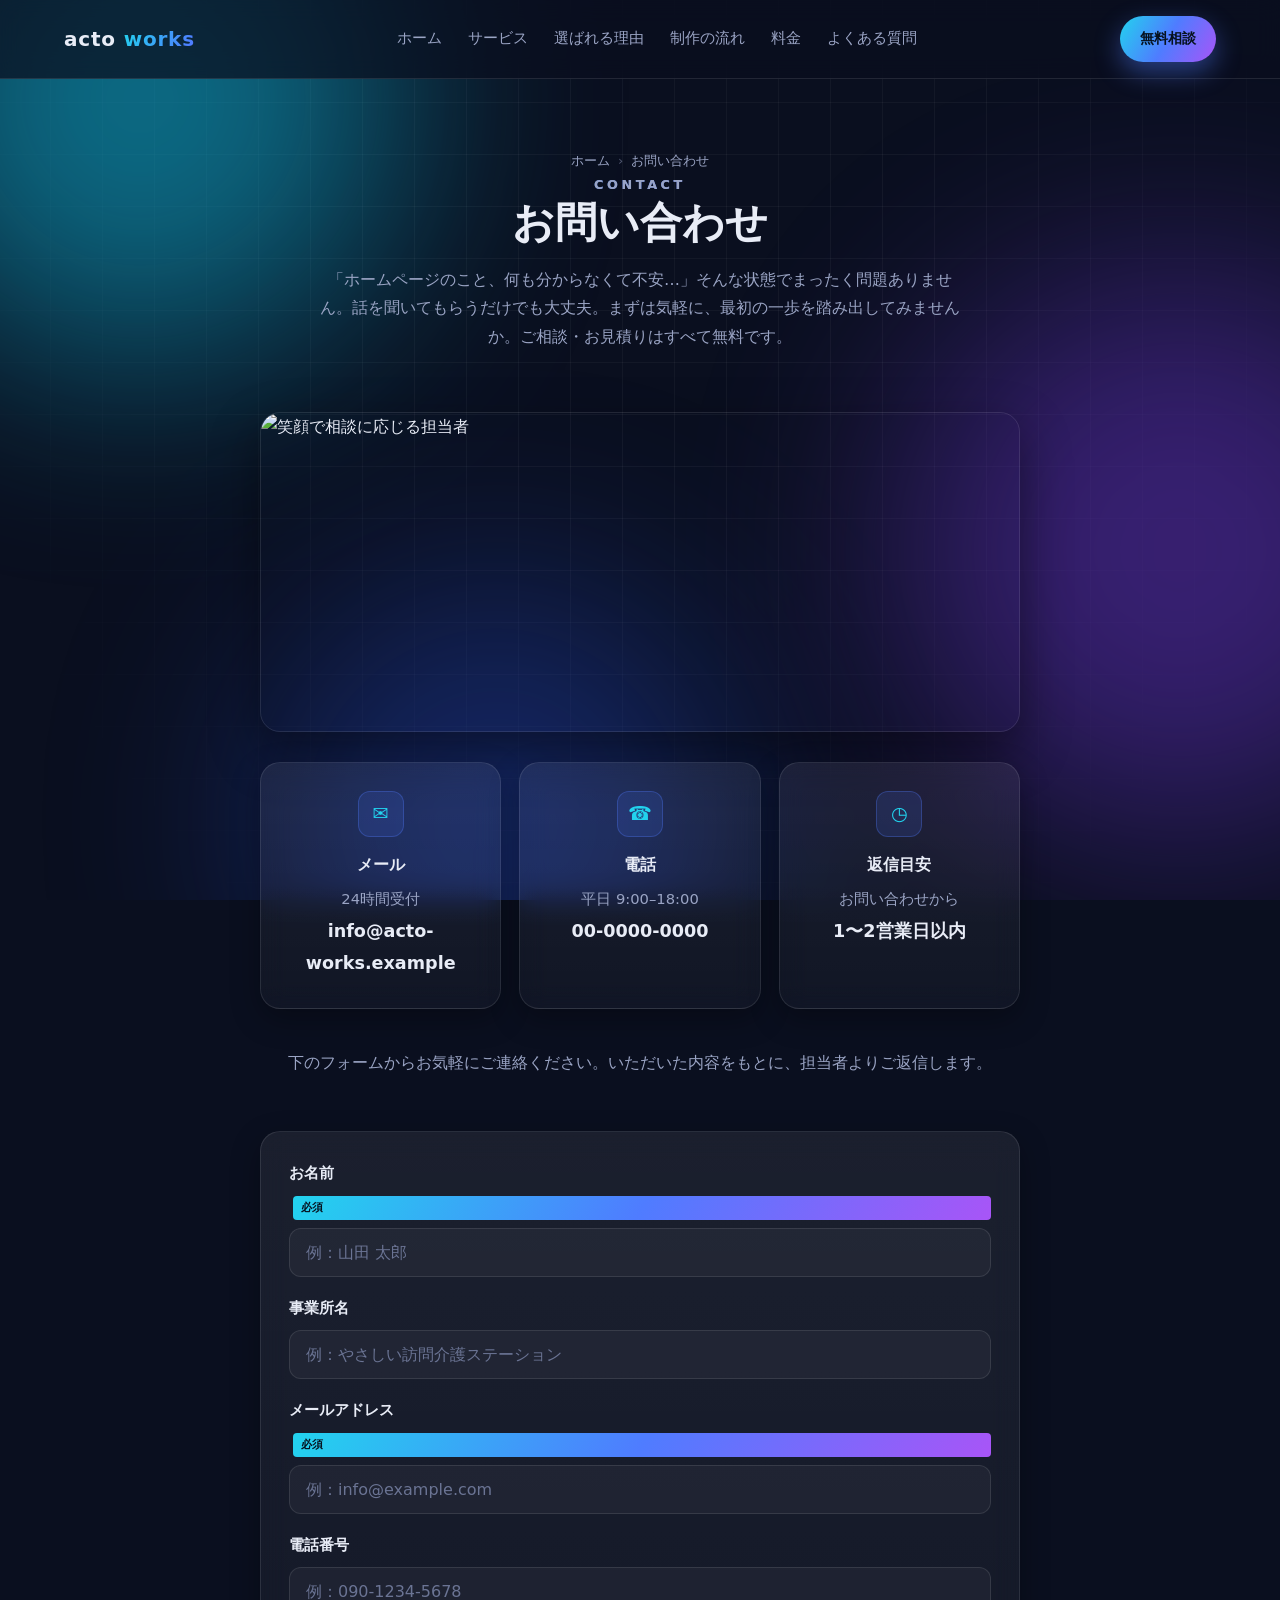
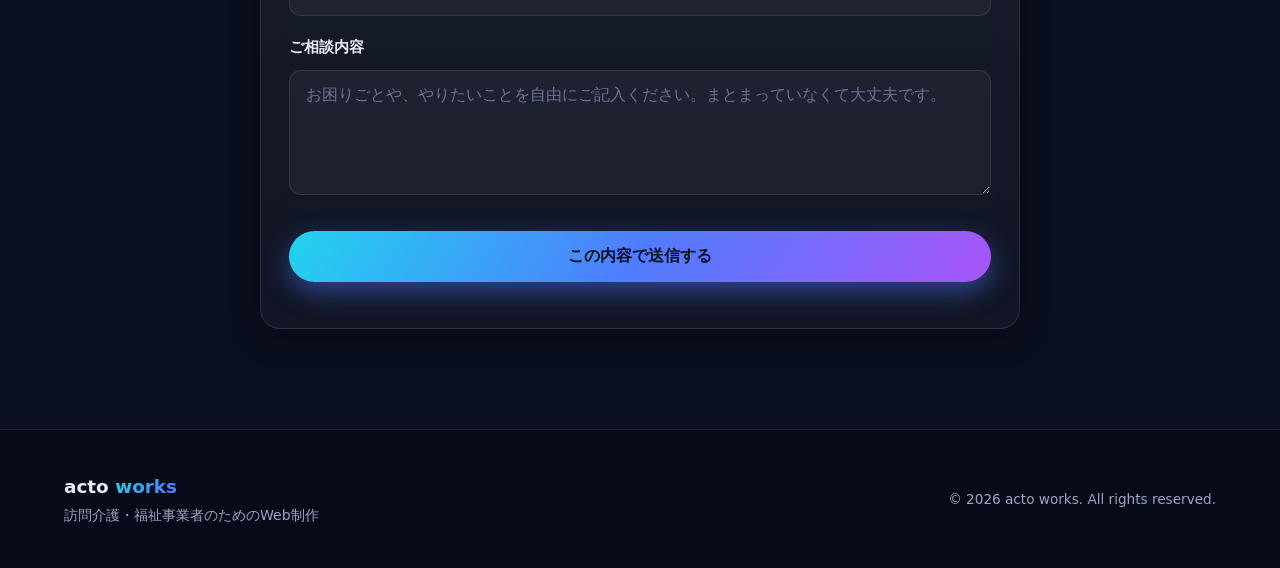
==== contact.html @ baf1ad5f "Add files via upload" ====
<!DOCTYPE html>
<html lang="ja">
<head>
  <meta charset="UTF-8">
  <meta name="viewport" content="width=device-width, initial-scale=1.0">
  <title>お問い合わせ｜acto works</title>
  <meta name="description" content="ホームページ制作の無料相談はこちら。「何から始めればいいか分からない」段階でも大丈夫。お気軽にお問い合わせください。">
  <link rel="stylesheet" href="style.css">
</head>
<body>
  <div class="bg-decor" aria-hidden="true"><div class="bg-grid"></div><div class="bg-glow bg-glow--cyan"></div><div class="bg-glow bg-glow--purple"></div><div class="bg-glow bg-glow--blue"></div></div>

  <header class="header">
    <div class="container header__inner">
      <a href="index.html" class="logo">acto&nbsp;<span>works</span></a>
      <button class="nav-toggle" aria-label="メニューを開く"><span></span><span></span><span></span></button>
      <nav class="nav">
        <a href="index.html">ホーム</a>
        <a href="service.html">サービス</a>
        <a href="reasons.html">選ばれる理由</a>
        <a href="flow.html">制作の流れ</a>
        <a href="price.html">料金</a>
        <a href="faq.html">よくある質問</a>
      </nav>
      <a href="contact.html" class="btn btn--grad btn--small is-current">無料相談</a>
    </div>
  </header>

  <section class="page-hero">
    <div class="container">
      <p class="breadcrumb"><a href="index.html">ホーム</a><span>›</span>お問い合わせ</p>
      <p class="page-hero__eyebrow">CONTACT</p>
      <h1>お問い合わせ</h1>
      <!-- 無料相談を促す、やさしく背中を押す文章 -->
      <p>「ホームページのこと、何も分からなくて不安…」そんな状態でまったく問題ありません。話を聞いてもらうだけでも大丈夫。まずは気軽に、最初の一歩を踏み出してみませんか。ご相談・お見積りはすべて無料です。</p>
    </div>
  </section>

  <!-- ウェルカム写真 -->
  <section class="section" style="padding:10px 0 0;">
    <div class="container container--narrow">
      <!-- 【お問い合わせの写真】やさしい相談・サポートを感じる写真。差し替え時は src を変更 -->
      <img class="cta__photo fade-zoom" style="border-radius:var(--radius);border:1px solid var(--line);box-shadow:var(--shadow);max-height:320px;" src="https://images.unsplash.com/photo-1565214975484-3cfa9e56f914?auto=format&fit=crop&w=1200&q=80" alt="笑顔で相談に応じる担当者">
    </div>
  </section>

  <!-- 連絡先の情報カード -->
  <section class="section" style="padding:30px 0 0;" id="contact">
    <div class="container container--narrow">
      <div class="contact__info-grid">
        <div class="card glass info-card fade-in"><div class="info-ic">✉</div><h3>メール</h3><p>24時間受付<strong>info@acto-works.example</strong></p></div>
        <div class="card glass info-card fade-in"><div class="info-ic">☎</div><h3>電話</h3><p>平日 9:00–18:00<strong>00-0000-0000</strong></p></div>
        <div class="card glass info-card fade-in"><div class="info-ic">◷</div><h3>返信目安</h3><p>お問い合わせから<strong>1〜2営業日以内</strong></p></div>
      </div>
    </div>
  </section>

  <!-- お問い合わせフォーム -->
  <section class="contact section" style="padding-top:30px;">
    <div class="container container--narrow">
      <p class="section__subtitle fade-in">下のフォームからお気軽にご連絡ください。いただいた内容をもとに、担当者よりご返信します。</p>
      <!-- 本番では form の action="..." に送信先（メール送信プログラム等）を設定してください -->
      <form class="contact__form card glass fade-in" onsubmit="return handleSubmit(event)">
        <label>お名前 <span class="req">必須</span><input type="text" name="name" placeholder="例：山田 太郎" required></label>
        <label>事業所名<input type="text" name="company" placeholder="例：やさしい訪問介護ステーション"></label>
        <label>メールアドレス <span class="req">必須</span><input type="email" name="email" placeholder="例：info@example.com" required></label>
        <label>電話番号<input type="tel" name="tel" placeholder="例：090-1234-5678"></label>
        <label>ご相談内容<textarea name="message" rows="5" placeholder="お困りごとや、やりたいことを自由にご記入ください。まとまっていなくて大丈夫です。"></textarea></label>
        <button type="submit" class="btn btn--grad btn--full">この内容で送信する</button>
        <p class="contact__note" id="formNote"></p>
      </form>
    </div>
  </section>

  <footer class="footer"><div class="container footer__inner"><div><p class="footer__logo">acto&nbsp;<span>works</span></p><p class="footer__tag">訪問介護・福祉事業者のためのWeb制作</p></div><p class="footer__copy">© 2026 acto works. All rights reserved.</p></div></footer>

  <div class="scroll-progress" id="scrollProgress" aria-hidden="true"></div>
  <script src="script.js"></script>
</body>
</html>
---- style.css ----
/* =========================================================
   acto works（アクトワークス）― 訪問介護・福祉事業者向け Web制作
   テック／SaaS風デザイン
   ・ダークネイビー基調 ＋ シアン・ブルー・パープルのアクセント
   ・色を変えたいときは下の :root を編集してください
   ========================================================= */

:root {
  --navy-900: #0a0f1f;   /* 一番濃い背景 */
  --navy-800: #0e1530;   /* セクション背景 */
  --navy-700: #131c3d;   /* カード下地 */
  --line: rgba(255,255,255,0.10);   /* 薄い枠線 */
  --cyan: #22d3ee;
  --blue: #4f7cff;
  --purple: #a855f7;
  --text: #e8ecf6;        /* 本文（明るい） */
  --text-dim: #9aa4c4;    /* 補足テキスト */
  --white: #ffffff;
  --radius: 20px;
  --shadow: 0 20px 50px rgba(0,0,0,0.45);
  --shadow-soft: 0 10px 30px rgba(0,0,0,0.30);
  --grad: linear-gradient(120deg, #22d3ee 0%, #4f7cff 50%, #a855f7 100%);
  --max-width: 1180px;
}

* { margin: 0; padding: 0; box-sizing: border-box; }
html { scroll-behavior: smooth; }

body {
  font-family: "Hiragino Kaku Gothic ProN", "Yu Gothic", "Meiryo", system-ui, sans-serif;
  color: var(--text);
  background: var(--navy-900);
  line-height: 1.8;
  -webkit-font-smoothing: antialiased;
  overflow-x: hidden;
}
img { max-width: 100%; display: block; }
a { color: inherit; }

.container { width: 90%; max-width: var(--max-width); margin: 0 auto; }
.container--narrow { max-width: 760px; }
.sp-br { display: none; }

/* ---------- 背景装飾：薄いグリッド＋光のぼかし ---------- */
.bg-decor { position: fixed; inset: 0; z-index: -1; overflow: hidden; pointer-events: none; }
.bg-grid {
  position: absolute; inset: -2px;
  background-image:
    linear-gradient(rgba(255,255,255,0.04) 1px, transparent 1px),
    linear-gradient(90deg, rgba(255,255,255,0.04) 1px, transparent 1px);
  background-size: 52px 52px;
  mask-image: radial-gradient(ellipse at 50% 0%, #000 40%, transparent 85%);
}
.bg-glow { position: absolute; border-radius: 50%; filter: blur(110px); opacity: 0.55; }
.bg-glow--cyan   { width: 520px; height: 520px; background: #0fb6d8; top: -160px; left: -120px; }
.bg-glow--purple { width: 560px; height: 560px; background: #7c3aed; top: 30%; right: -180px; opacity: 0.4; }
.bg-glow--blue   { width: 480px; height: 480px; background: #2952e0; bottom: -160px; left: 20%; opacity: 0.35; }

/* ---------- 共通：セクション ---------- */
.section { padding: 100px 0; position: relative; }
.eyebrow {
  text-align: center; letter-spacing: 0.28em; font-size: 0.8rem; font-weight: 700;
  background: var(--grad); -webkit-background-clip: text; background-clip: text; color: transparent;
  margin-bottom: 14px;
}
.section__title {
  font-size: 2.3rem; text-align: center; line-height: 1.4; margin-bottom: 16px; letter-spacing: 0.01em;
}
.section__title--left { text-align: left; }
.section__subtitle { text-align: center; color: var(--text-dim); margin-bottom: 54px; }
.grad-text { background: var(--grad); -webkit-background-clip: text; background-clip: text; color: transparent; }

/* ---------- ガラス風カード ---------- */
.glass {
  background: linear-gradient(180deg, rgba(255,255,255,0.07), rgba(255,255,255,0.03));
  border: 1px solid var(--line);
  backdrop-filter: blur(14px);
  -webkit-backdrop-filter: blur(14px);
  box-shadow: var(--shadow-soft);
}
.card { border-radius: var(--radius); padding: 28px; }

/* ---------- ボタン ---------- */
.btn {
  display: inline-flex; align-items: center; justify-content: center;
  padding: 15px 32px; border-radius: 999px; text-decoration: none;
  font-weight: 700; font-size: 1rem; border: none; cursor: pointer; font-family: inherit;
  transition: transform 0.25s ease, box-shadow 0.25s ease, background 0.25s ease, opacity 0.25s ease;
}
.btn--grad { background: var(--grad); color: #06121f; box-shadow: 0 10px 26px rgba(79,124,255,0.45); }
.btn--grad:hover { transform: translateY(-3px); box-shadow: 0 16px 36px rgba(168,85,247,0.55); }
.btn--ghost { background: rgba(255,255,255,0.04); color: var(--text); border: 1px solid var(--line); }
.btn--ghost:hover { transform: translateY(-3px); border-color: var(--cyan); box-shadow: 0 10px 26px rgba(34,211,238,0.25); }
.btn--small { padding: 10px 20px; font-size: 0.9rem; }
.btn--full { width: 100%; margin-top: 18px; }

/* ---------- ヘッダー ---------- */
.header {
  position: sticky; top: 0; z-index: 100;
  background: rgba(10,15,31,0.72);
  backdrop-filter: blur(12px);
  border-bottom: 1px solid var(--line);
}
.header__inner { display: flex; align-items: center; justify-content: space-between; padding: 16px 0; gap: 20px; }
.logo { font-weight: 800; font-size: 1.25rem; text-decoration: none; letter-spacing: 0.04em; }
.logo span { background: var(--grad); -webkit-background-clip: text; background-clip: text; color: transparent; }
.nav { display: flex; gap: 26px; }
.nav a { text-decoration: none; color: var(--text-dim); font-size: 0.95rem; transition: color 0.2s; position: relative; }
.nav a:hover { color: var(--cyan); }
/* 現在表示中のページのメニューを強調（class="is-current"） */
.nav a.is-current { color: var(--white); }
.nav a.is-current::after {
  content: ""; position: absolute; left: 0; right: 0; bottom: -6px; height: 2px;
  background: var(--grad); border-radius: 2px;
}

/* ハンバーガーメニュー（スマホ用・初期は非表示） */
.nav-toggle { display: none; background: none; border: 1px solid var(--line); border-radius: 10px;
  width: 44px; height: 40px; cursor: pointer; padding: 0; flex-direction: column; gap: 5px; align-items: center; justify-content: center; }
.nav-toggle span { display: block; width: 20px; height: 2px; background: var(--text); border-radius: 2px; transition: 0.3s; }
.nav-toggle.is-open span:nth-child(1) { transform: translateY(7px) rotate(45deg); }
.nav-toggle.is-open span:nth-child(2) { opacity: 0; }
.nav-toggle.is-open span:nth-child(3) { transform: translateY(-7px) rotate(-45deg); }

/* ---------- 下層ページの見出し（ページヒーロー） ---------- */
.page-hero { padding: 70px 0 50px; text-align: center; position: relative; }
.page-hero__eyebrow { letter-spacing: 0.28em; font-size: 0.8rem; font-weight: 700;
  background: var(--grad); -webkit-background-clip: text; background-clip: text; color: transparent; margin-bottom: 12px; }
.page-hero h1 { font-size: 2.6rem; line-height: 1.3; margin-bottom: 16px; }
.page-hero p { color: var(--text-dim); max-width: 640px; margin: 0 auto; }
/* パンくずリスト */
.breadcrumb { font-size: 0.82rem; color: var(--text-dim); margin-bottom: 26px; }
.breadcrumb a { color: var(--text-dim); text-decoration: none; }
.breadcrumb a:hover { color: var(--cyan); }
.breadcrumb span { margin: 0 8px; opacity: 0.5; }

/* ---------- 1. ヒーロー ---------- */
.hero { padding: 90px 0 80px; }
.hero__inner { display: grid; grid-template-columns: 1.05fr 1fr; gap: 50px; align-items: center; }
.badge {
  display: inline-block; padding: 8px 16px; border-radius: 999px; font-size: 0.82rem; font-weight: 700;
  background: rgba(34,211,238,0.10); border: 1px solid rgba(34,211,238,0.35); color: var(--cyan); margin-bottom: 22px;
}
.hero__title { font-size: 3rem; line-height: 1.32; margin-bottom: 22px; letter-spacing: 0.01em; }
.hero__desc { color: var(--text-dim); margin-bottom: 32px; font-size: 1.05rem; }
.hero__buttons { display: flex; gap: 14px; flex-wrap: wrap; }
.hero__stats { display: flex; gap: 36px; }
.hero__stats strong { font-size: 2rem; display: block; line-height: 1; }
.hero__stats span { background: var(--grad); -webkit-background-clip: text; background-clip: text; color: transparent; }
.hero__stats small { color: var(--text-dim); font-size: 0.85rem; }

/* ヒーローのビジュアル（写真＋モックアップ重ね） */
.hero__visual { position: relative; }
.hero__photo {
  width: 100%; border-radius: var(--radius);
  border: 1px solid var(--line); box-shadow: var(--shadow);
}
.mock-card { position: absolute; border-radius: 16px; padding: 14px; }
.mock-card--dash { width: 60%; bottom: -28px; left: -34px; }
.mock-card__head { display: flex; align-items: center; gap: 6px; margin-bottom: 12px; }
.dot { width: 10px; height: 10px; border-radius: 50%; display: inline-block; }
.dot--red { background: #ff5f57; } .dot--yellow { background: #febc2e; } .dot--green { background: #28c840; }
.mock-card__url { margin-left: 8px; font-size: 0.72rem; color: var(--text-dim); }
.mock-bar { height: 8px; border-radius: 6px; background: rgba(255,255,255,0.10); margin-bottom: 14px; overflow: hidden; }
.mock-bar span { display: block; height: 100%; background: var(--grad); }
.mock-row { display: flex; gap: 10px; margin-bottom: 14px; }
.mock-kpi { flex: 1; background: rgba(255,255,255,0.05); border-radius: 10px; padding: 8px 10px; }
.mock-kpi small { display: block; font-size: 0.66rem; color: var(--text-dim); }
.mock-kpi strong { font-size: 1.05rem; color: var(--cyan); }
.mock-graph { display: flex; align-items: flex-end; gap: 6px; height: 56px; }
.mock-graph span { flex: 1; background: var(--grad); border-radius: 4px 4px 0 0; opacity: 0.85; }

.mock-card--phone { width: 132px; top: -26px; right: -18px; padding: 12px; }
.mock-phone__bar { height: 6px; width: 40px; background: rgba(255,255,255,0.18); border-radius: 6px; margin: 0 auto 12px; }
.mock-phone__hero { height: 56px; border-radius: 10px; background: var(--grad); margin-bottom: 10px; opacity: 0.9; }
.mock-phone__line { height: 8px; border-radius: 6px; background: rgba(255,255,255,0.14); margin-bottom: 7px; }
.mock-phone__line.short { width: 60%; }
.mock-phone__btn { margin-top: 10px; font-size: 0.66rem; text-align: center; padding: 7px; border-radius: 8px; background: rgba(34,211,238,0.18); border: 1px solid rgba(34,211,238,0.4); color: var(--cyan); }

/* ふわふわ浮くアニメーション */
.float-1 { animation: floaty 6s ease-in-out infinite; }
.float-2 { animation: floaty 5s ease-in-out infinite reverse; }
@keyframes floaty { 0%,100% { transform: translateY(0); } 50% { transform: translateY(-12px); } }

/* ---------- 信頼バー ---------- */
.trustbar { border-top: 1px solid var(--line); border-bottom: 1px solid var(--line); background: rgba(255,255,255,0.02); }
.trustbar__inner { display: flex; align-items: center; gap: 24px; padding: 18px 0; flex-wrap: wrap; }
.trustbar span { color: var(--text-dim); font-size: 0.82rem; letter-spacing: 0.1em; }
.trustbar ul { list-style: none; display: flex; gap: 14px 26px; flex-wrap: wrap; }
.trustbar li { color: var(--text); font-weight: 700; opacity: 0.7; font-size: 0.95rem; }

/* ---------- 2. お悩み ---------- */
.troubles__grid { display: grid; grid-template-columns: repeat(4, 1fr); gap: 20px; }
.trouble { position: relative; }
.trouble__no { font-size: 1.4rem; font-weight: 800; background: var(--grad); -webkit-background-clip: text; background-clip: text; color: transparent; display: block; margin-bottom: 10px; }
.trouble p { font-weight: 600; }

/* ---------- 3. 会社概要 ---------- */
.about__inner { display: grid; grid-template-columns: 1fr 1.05fr; gap: 56px; align-items: center; }
.about__photo-wrap { position: relative; }
.about__photo { width: 100%; border-radius: var(--radius); border: 1px solid var(--line); box-shadow: var(--shadow); }
.about__badge {
  position: absolute; right: -18px; bottom: -18px; padding: 16px 20px; border-radius: 16px;
  font-weight: 800; line-height: 1.3; font-size: 0.95rem; text-align: center;
}
.about__lead { color: var(--text-dim); margin: 18px 0 22px; }
.about__list { list-style: none; display: flex; flex-direction: column; gap: 12px; }
.about__list li { position: relative; padding-left: 30px; }
.about__list li::before {
  content: "✓"; position: absolute; left: 0; top: 0;
  width: 20px; height: 20px; border-radius: 50%; background: var(--grad); color: #06121f;
  font-size: 0.75rem; display: flex; align-items: center; justify-content: center; font-weight: 800; margin-top: 6px;
}

/* ---------- 4. サービス ---------- */
.service__feature { display: grid; grid-template-columns: 1fr 1fr; gap: 0; border-radius: var(--radius); overflow: hidden; margin-bottom: 30px; }
.service__feature-photo { width: 100%; height: 100%; min-height: 280px; object-fit: cover; }
.service__feature-text { padding: 40px; display: flex; flex-direction: column; justify-content: center; }
.service__feature-text h3 { font-size: 1.4rem; margin-bottom: 12px; }
.service__feature-text p { color: var(--text-dim); }
.service__grid { display: grid; grid-template-columns: repeat(3, 1fr); gap: 20px; }
.service__item { transition: transform 0.3s ease, border-color 0.3s ease; }
.service__item:hover { transform: translateY(-6px); border-color: rgba(34,211,238,0.4); }
.service__ic {
  width: 48px; height: 48px; border-radius: 12px; display: flex; align-items: center; justify-content: center;
  font-size: 1.3rem; background: rgba(79,124,255,0.14); border: 1px solid rgba(79,124,255,0.3); color: var(--cyan); margin-bottom: 16px;
}
.service__item h3 { font-size: 1.15rem; margin-bottom: 8px; }
.service__item p { color: var(--text-dim); font-size: 0.96rem; }

/* ---------- 5. 制作実績 ---------- */
.works__grid { display: grid; grid-template-columns: repeat(3, 1fr); gap: 24px; }
.work-card { border-radius: var(--radius); overflow: hidden; padding: 0; transition: transform 0.3s ease; }
.work-card:hover { transform: translateY(-6px); }
.work-card__img { width: 100%; height: 210px; object-fit: cover; }
.work-card__body { padding: 22px 24px 26px; }
.tag { display: inline-block; font-size: 0.74rem; font-weight: 700; padding: 4px 12px; border-radius: 999px; background: rgba(168,85,247,0.16); border: 1px solid rgba(168,85,247,0.4); color: #c9a3ff; margin-bottom: 12px; }
.work-card__body h3 { font-size: 1.1rem; margin-bottom: 8px; }
.work-card__body p { color: var(--text-dim); font-size: 0.92rem; }

/* ---------- 選ばれる理由 ---------- */
.reasons__grid { display: grid; grid-template-columns: repeat(2, 1fr); gap: 20px; }
.reason { display: grid; grid-template-columns: auto 1fr; gap: 6px 18px; align-items: start; }
.reason__no { grid-row: span 2; font-size: 1.6rem; font-weight: 800; background: var(--grad); -webkit-background-clip: text; background-clip: text; color: transparent; }
.reason h3 { font-size: 1.12rem; margin-bottom: 4px; }
.reason p { color: var(--text-dim); font-size: 0.96rem; }

/* ---------- 6. 制作の流れ ---------- */
.flow__grid { display: grid; grid-template-columns: repeat(3, 1fr); gap: 20px; }
.flow__step { position: relative; }
.flow__num { font-size: 1rem; font-weight: 800; letter-spacing: 0.08em; color: #06121f; background: var(--grad); padding: 4px 12px; border-radius: 999px; display: inline-block; margin-bottom: 14px; }
.flow__step h3 { font-size: 1.15rem; margin-bottom: 8px; }
.flow__step p { color: var(--text-dim); font-size: 0.95rem; }

/* ---------- 7. 料金 ---------- */
.price__grid { display: grid; grid-template-columns: repeat(3, 1fr); gap: 24px; align-items: stretch; }
.price__item { text-align: center; position: relative; display: flex; flex-direction: column; }
.price__item h3 { font-size: 1.2rem; margin-bottom: 16px; }
.price__amount { font-size: 2.3rem; font-weight: 800; background: var(--grad); -webkit-background-clip: text; background-clip: text; color: transparent; margin-bottom: 14px; }
.price__amount span { font-size: 1rem; -webkit-text-fill-color: var(--text-dim); }
.price__amount--text { font-size: 1.7rem; }
.price__note { color: var(--text-dim); font-size: 0.95rem; flex-grow: 1; }
.price__item--highlight { border-color: rgba(34,211,238,0.5); box-shadow: 0 0 0 1px rgba(34,211,238,0.3), var(--shadow); transform: translateY(-8px); }
.price__badge { position: absolute; top: -14px; left: 50%; transform: translateX(-50%); background: var(--grad); color: #06121f; padding: 4px 18px; border-radius: 999px; font-size: 0.82rem; font-weight: 800; }
.price__caption { text-align: center; color: var(--text-dim); font-size: 0.88rem; margin-top: 28px; }

/* ---------- CTA ---------- */
.cta__box { border-radius: 28px; overflow: hidden; display: grid; grid-template-columns: 1fr 1.1fr; align-items: stretch; }
.cta__photo { width: 100%; height: 100%; min-height: 320px; object-fit: cover; }
.cta__text { padding: 54px 48px; display: flex; flex-direction: column; justify-content: center; }
.cta__title { font-size: 2.1rem; line-height: 1.35; margin-bottom: 14px; }
.cta__desc { color: var(--text-dim); margin-bottom: 28px; }
.cta__text .btn { align-self: flex-start; }

/* ---------- 8. FAQ ---------- */
.faq__list { display: flex; flex-direction: column; gap: 14px; }
.faq__item { padding: 0; overflow: hidden; }
.faq__q { width: 100%; text-align: left; background: none; border: none; cursor: pointer; padding: 22px 26px; font-size: 1.04rem; font-weight: 700; color: var(--text); position: relative; font-family: inherit; }
.faq__q::after { content: "＋"; position: absolute; right: 24px; top: 50%; transform: translateY(-50%); color: var(--cyan); transition: transform 0.3s; }
.faq__item.is-open .faq__q::after { content: "－"; }
.faq__a { max-height: 0; overflow: hidden; transition: max-height 0.35s ease, padding 0.35s ease; padding: 0 26px; color: var(--text-dim); }
.faq__item.is-open .faq__a { max-height: 320px; padding: 0 26px 24px; }

/* ---------- お問い合わせフォーム ---------- */
.contact__form { display: flex; flex-direction: column; gap: 18px; }
.contact__form label { display: flex; flex-direction: column; gap: 8px; font-weight: 700; font-size: 0.95rem; }
.contact__form input, .contact__form textarea {
  padding: 14px 16px; border: 1px solid var(--line); border-radius: 12px; font-size: 1rem; font-family: inherit;
  background: rgba(255,255,255,0.04); color: var(--text); transition: border 0.2s, box-shadow 0.2s;
}
.contact__form input::placeholder, .contact__form textarea::placeholder { color: #6b7494; }
.contact__form input:focus, .contact__form textarea:focus { outline: none; border-color: var(--cyan); box-shadow: 0 0 0 3px rgba(34,211,238,0.18); }
.req { background: var(--grad); color: #06121f; font-size: 0.7rem; padding: 2px 8px; border-radius: 4px; margin-left: 4px; }
.contact__note { text-align: center; color: var(--cyan); font-weight: 700; }

/* ---------- フッター ---------- */
.footer { border-top: 1px solid var(--line); padding: 40px 0; background: rgba(0,0,0,0.25); }
.footer__inner { display: flex; justify-content: space-between; align-items: center; gap: 20px; flex-wrap: wrap; }
.footer__logo { font-weight: 800; font-size: 1.15rem; }
.footer__logo span { background: var(--grad); -webkit-background-clip: text; background-clip: text; color: transparent; }
.footer__tag { color: var(--text-dim); font-size: 0.88rem; }
.footer__copy { color: var(--text-dim); font-size: 0.85rem; }

/* ---------- デザイン例：無限横スクロール（マーキー） ---------- */
.marquee-section { padding: 90px 0 70px; }
.marquee { overflow: hidden; width: 100%; padding: 10px 0;
  /* 左右の端をふわっと消す */
  -webkit-mask-image: linear-gradient(90deg, transparent, #000 8%, #000 92%, transparent);
  mask-image: linear-gradient(90deg, transparent, #000 8%, #000 92%, transparent);
}
.marquee__track {
  display: flex; gap: 24px; width: max-content;
  animation: marquee 36s linear infinite;   /* 自動で流れ続ける */
}
.marquee:hover .marquee__track { animation-play-state: paused; } /* マウスを乗せると停止 */
.sample { margin: 0; flex: 0 0 auto; width: 340px; }
.sample img {
  width: 100%; height: 210px; object-fit: cover; border-radius: 16px;
  border: 1px solid var(--line); box-shadow: var(--shadow-soft);
  transition: transform 0.4s ease, box-shadow 0.4s ease;
}
.sample:hover img { transform: translateY(-6px) scale(1.02); box-shadow: 0 18px 40px rgba(34,211,238,0.25); }
/* 2セット分を-50%動かすことで、途切れずループして見える */
@keyframes marquee { from { transform: translateX(0); } to { transform: translateX(-50%); } }

/* ---------- スクロール進捗バー（最上部） ---------- */
.scroll-progress {
  position: fixed; top: 0; left: 0; height: 3px; width: 0%;
  background: var(--grad); z-index: 200; transition: width 0.1s linear;
}

/* ---------- 追従する固定CTAバー ---------- */
.sticky-cta {
  position: fixed; left: 50%; bottom: 20px; transform: translate(-50%, 160%);
  z-index: 150; display: flex; align-items: center; gap: 20px;
  padding: 14px 18px 14px 26px; border-radius: 999px;
  background: rgba(14,21,48,0.85); border: 1px solid var(--line);
  backdrop-filter: blur(14px); -webkit-backdrop-filter: blur(14px);
  box-shadow: var(--shadow);
  transition: transform 0.45s cubic-bezier(.22,1,.36,1), opacity 0.4s ease;
  opacity: 0; width: min(92%, 620px); justify-content: space-between;
}
.sticky-cta.is-show { transform: translate(-50%, 0); opacity: 1; }
.sticky-cta__text { font-size: 0.92rem; font-weight: 700; }
.sticky-cta .btn { white-space: nowrap; }

/* ヘッダーがスクロールで少し締まる演出 */
.header.is-scrolled { background: rgba(10,15,31,0.9); box-shadow: 0 6px 24px rgba(0,0,0,0.35); }

/* ---------- スクロール演出（フェード／スライドイン） ---------- */
/* ★ 重要：opacityで隠すのは「JSが有効なとき(html.js)」だけ。
   JSが動かない場合は html に .js が付かないので、コンテンツは普通に全部表示されます。 */
html.js .fade-in, html.js .fade-in-left, html.js .fade-in-right { opacity: 0; transition: opacity 0.7s ease, transform 0.7s ease; }
html.js .fade-in { transform: translateY(34px); }
html.js .fade-in-left { transform: translateX(-40px); }
html.js .fade-in-right { transform: translateX(40px); }
.is-visible { opacity: 1 !important; transform: none !important; }

/* =========================================================
   acto works 追加パーツ（情報量・写真・アニメーション強化）
   ========================================================= */

/* ---------- 見出しグラデーションのキラッと光るアニメ ---------- */
.grad-text, .logo span, .footer__logo span {
  background-size: 200% auto;
  animation: shimmer 6s linear infinite;
}
@keyframes shimmer { to { background-position: 200% center; } }

/* ---------- 追加の出現アニメ：ズームしながらフェード ---------- */
html.js .fade-zoom { opacity: 0; transform: scale(0.92); transition: opacity 0.7s ease, transform 0.7s ease; }
.fade-zoom.is-visible { opacity: 1; transform: none; }

/* ---------- バッジのやわらかい点滅 ---------- */
.badge { animation: badgePulse 2.6s ease-in-out infinite; }
@keyframes badgePulse {
  0%,100% { box-shadow: 0 0 0 0 rgba(34,211,238,0.0); }
  50%     { box-shadow: 0 0 0 6px rgba(34,211,238,0.08); }
}

/* ---------- リード文（長文導入） ---------- */
.lead-block { max-width: 820px; margin: 0 auto 50px; text-align: center; color: var(--text-dim); font-size: 1.05rem; }
.lead-block.left { text-align: left; margin-left: 0; }

/* ---------- 大きな数字バンド（実績） ---------- */
.statsband { border-top: 1px solid var(--line); border-bottom: 1px solid var(--line); background: rgba(255,255,255,0.02); }
.statsband__grid { display: grid; grid-template-columns: repeat(4, 1fr); gap: 24px; padding: 50px 0; text-align: center; }
.statsband__item strong { display: block; font-size: 2.6rem; font-weight: 800; line-height: 1;
  background: var(--grad); -webkit-background-clip: text; background-clip: text; color: transparent; }
.statsband__item span { background: var(--grad); -webkit-background-clip: text; background-clip: text; color: transparent; font-size: 1.2rem; }
.statsband__item small { display: block; margin-top: 10px; color: var(--text-dim); font-size: 0.92rem; }

/* ---------- お客様の声（写真つき） ---------- */
.voice__grid { display: grid; grid-template-columns: repeat(3, 1fr); gap: 22px; }
.voice-card { display: flex; flex-direction: column; gap: 16px; transition: transform 0.3s ease, border-color 0.3s ease; }
.voice-card:hover { transform: translateY(-6px); border-color: rgba(168,85,247,0.4); }
.voice-card__stars { color: #ffc555; letter-spacing: 2px; }
.voice-card__text { color: var(--text); font-size: 0.98rem; }
.voice-card__person { display: flex; align-items: center; gap: 12px; margin-top: auto; }
.voice-card__person img { width: 46px; height: 46px; border-radius: 50%; object-fit: cover; border: 1px solid var(--line); }
.voice-card__person b { font-size: 0.92rem; display: block; }
.voice-card__person small { color: var(--text-dim); font-size: 0.8rem; }

/* ---------- サービス詳細リスト ---------- */
.detail-list { list-style: none; margin-top: 14px; display: flex; flex-direction: column; gap: 8px; }
.detail-list li { position: relative; padding-left: 22px; color: var(--text-dim); font-size: 0.9rem; }
.detail-list li::before { content: "▹"; position: absolute; left: 0; color: var(--cyan); }

/* ---------- 「含まれるもの」リスト（料金） ---------- */
.price__includes { list-style: none; text-align: left; margin: 18px 0 4px; display: flex; flex-direction: column; gap: 9px; }
.price__includes li { position: relative; padding-left: 26px; font-size: 0.92rem; color: var(--text-dim); }
.price__includes li::before { content: "✓"; position: absolute; left: 0; top: 0; width: 18px; height: 18px; border-radius: 50%;
  background: var(--grad); color: #06121f; font-size: 0.68rem; display: flex; align-items: center; justify-content: center; font-weight: 800; }

/* ---------- 2カラムの説明（テキスト＋写真） ---------- */
.split { display: grid; grid-template-columns: 1fr 1fr; gap: 50px; align-items: center; }
.split.rev .split__media { order: 2; }
.split__media img { width: 100%; border-radius: var(--radius); border: 1px solid var(--line); box-shadow: var(--shadow); }
.split__text h3 { font-size: 1.5rem; margin-bottom: 14px; }
.split__text p { color: var(--text-dim); margin-bottom: 14px; }

@media (max-width: 980px) {
  .statsband__grid { grid-template-columns: repeat(2, 1fr); }
  .voice__grid { grid-template-columns: 1fr; }
  .split { grid-template-columns: 1fr; gap: 30px; }
  .split.rev .split__media { order: 0; }
}
@media (max-width: 640px) {
  .statsband__item strong { font-size: 2rem; }
}

/* =========================================================
   復元パーツ：誘導カード（next-link）と連絡先カード（info-card）
   ※ 以前の追記で欠落していたため再追加
   ========================================================= */

/* ホームの「各ページへ誘導」カード（横3列） */
.next-links { display: grid; grid-template-columns: repeat(3, 1fr); gap: 20px; }
.next-link { text-decoration: none; color: var(--text); display: block; transition: transform 0.3s ease, border-color 0.3s ease; }
.next-link:hover { transform: translateY(-6px); border-color: rgba(34,211,238,0.4); }
.next-link h3 { font-size: 1.2rem; margin-bottom: 10px; }
.next-link p { color: var(--text-dim); font-size: 0.95rem; }
.next-link .arrow { color: var(--cyan); font-weight: 700; margin-top: 14px; display: inline-block; }

/* お問い合わせページ：連絡先の情報カード（横3列） */
.contact__info-grid { display: grid; grid-template-columns: repeat(3, 1fr); gap: 18px; margin-bottom: 10px; }
.info-card { text-align: center; }
.info-card .info-ic {
  width: 46px; height: 46px; margin: 0 auto 14px; border-radius: 12px;
  display: flex; align-items: center; justify-content: center; font-size: 1.2rem;
  background: rgba(79,124,255,0.14); border: 1px solid rgba(79,124,255,0.3); color: var(--cyan);
}
.info-card h3 { font-size: 1rem; margin-bottom: 6px; }
.info-card p { color: var(--text-dim); font-size: 0.92rem; }
.info-card strong { display: block; font-size: 1.1rem; color: var(--text); margin-top: 4px; }

/* スマホでは1列に */
@media (max-width: 768px) {
  .next-links { grid-template-columns: 1fr; }
  .contact__info-grid { grid-template-columns: 1fr; }
}

/* 制作サンプル：カード全体をリンクにする */
a.work-card { text-decoration: none; color: inherit; display: block; }
.work-card__body .arrow { color: var(--cyan); font-weight: 700; margin-top: 12px; display: inline-block; }
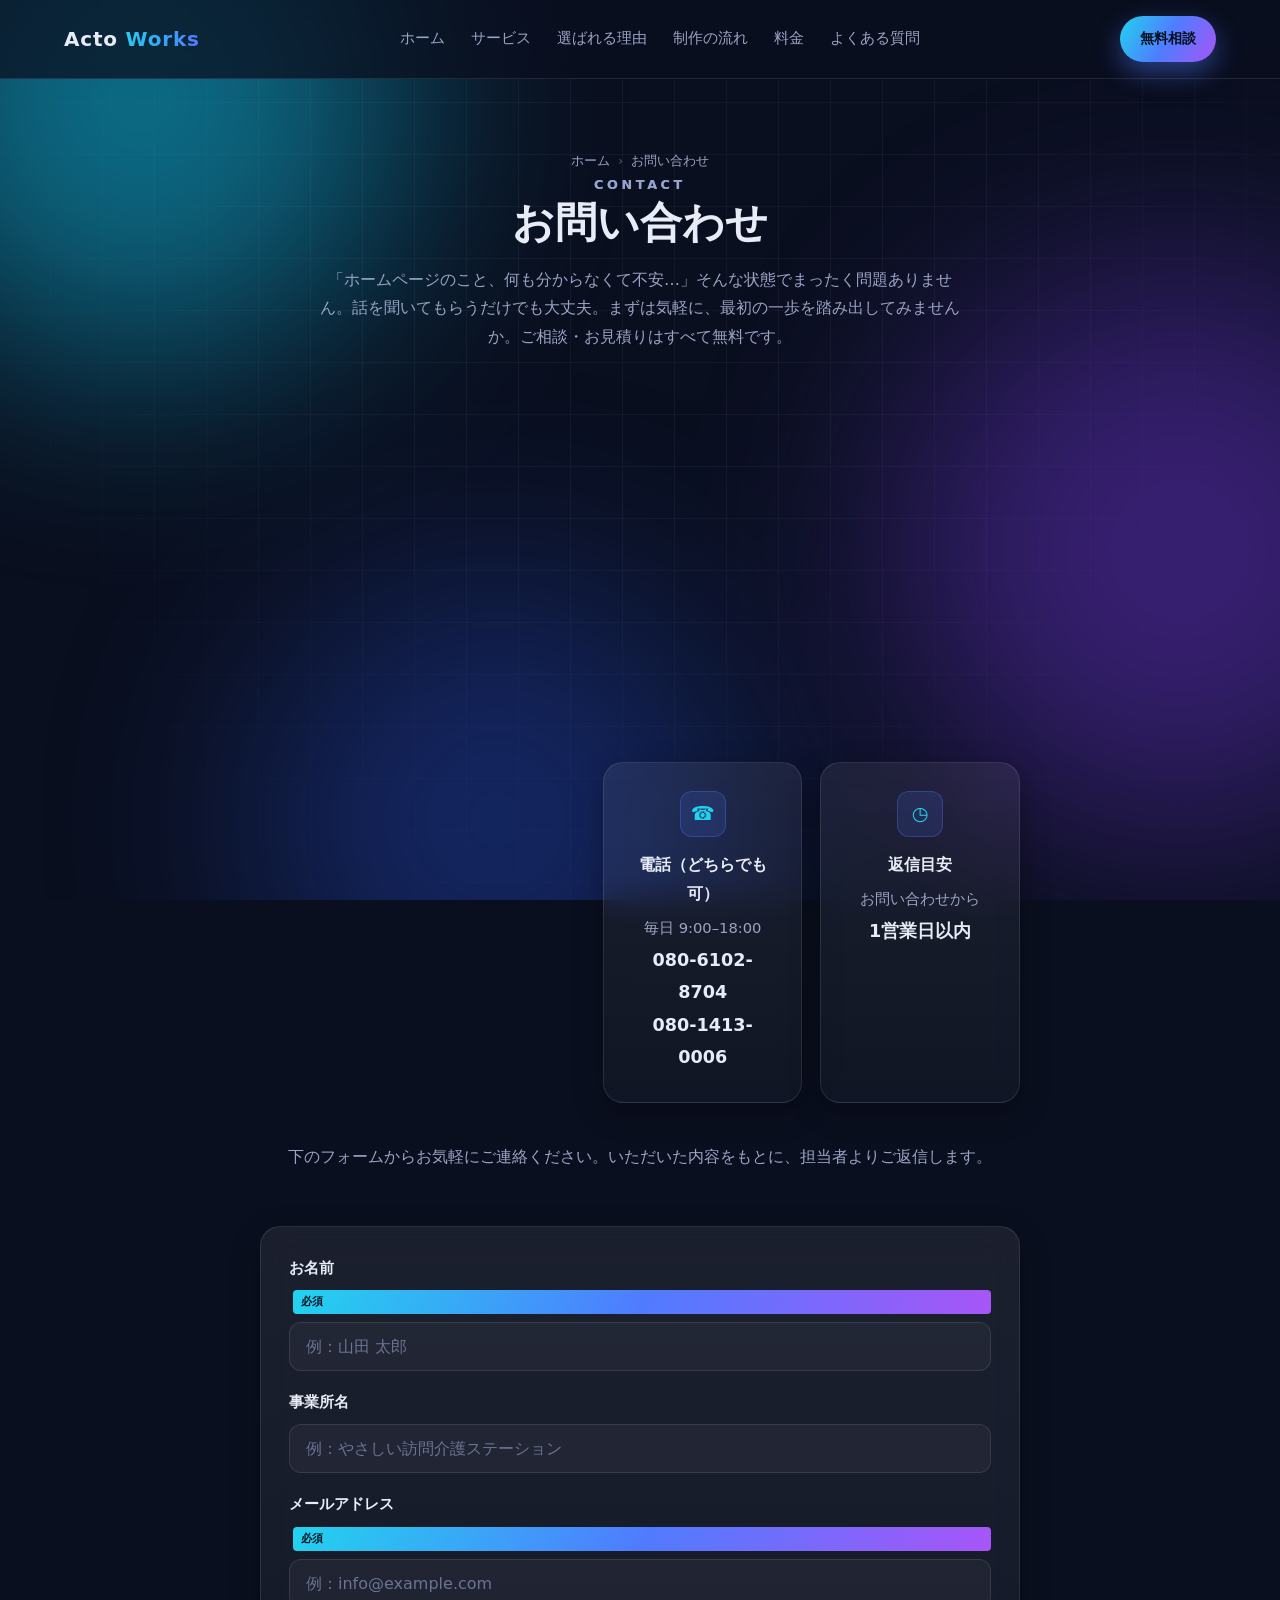
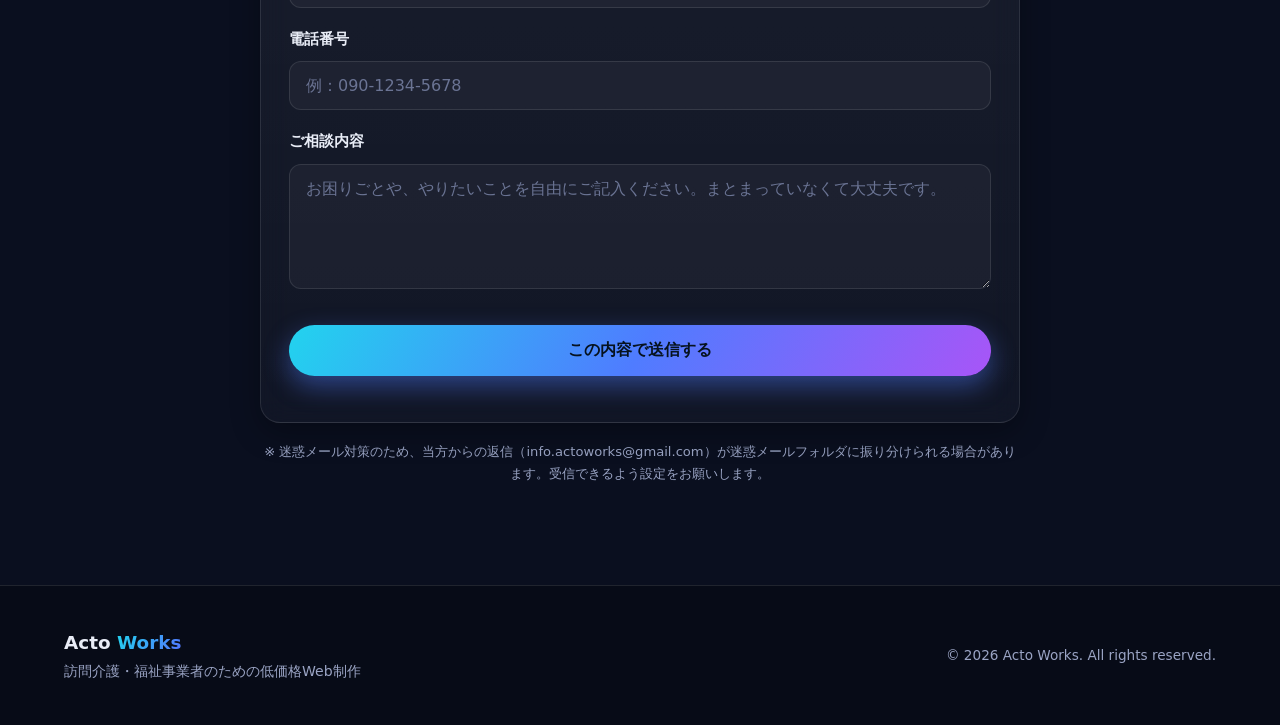
==== commit 6376f047: "Add files via upload" ====
--- a/contact.html
+++ b/contact.html
@@ -3,7 +3,7 @@
 <head>
   <meta charset="UTF-8">
   <meta name="viewport" content="width=device-width, initial-scale=1.0">
-  <title>お問い合わせ｜acto works</title>
+  <title>お問い合わせ｜Acto Works</title>
   <meta name="description" content="ホームページ制作の無料相談はこちら。「何から始めればいいか分からない」段階でも大丈夫。お気軽にお問い合わせください。">
   <link rel="stylesheet" href="style.css">
 </head>
@@ -12,7 +12,7 @@
 
   <header class="header">
     <div class="container header__inner">
-      <a href="index.html" class="logo">acto&nbsp;<span>works</span></a>
+      <a href="index.html" class="logo">Acto&nbsp;<span>Works</span></a>
       <button class="nav-toggle" aria-label="メニューを開く"><span></span><span></span><span></span></button>
       <nav class="nav">
         <a href="index.html">ホーム</a>
@@ -48,9 +48,9 @@
   <section class="section" style="padding:30px 0 0;" id="contact">
     <div class="container container--narrow">
       <div class="contact__info-grid">
-        <div class="card glass info-card fade-in"><div class="info-ic">✉</div><h3>メール</h3><p>24時間受付<strong>info@acto-works.example</strong></p></div>
-        <div class="card glass info-card fade-in"><div class="info-ic">☎</div><h3>電話</h3><p>平日 9:00–18:00<strong>00-0000-0000</strong></p></div>
-        <div class="card glass info-card fade-in"><div class="info-ic">◷</div><h3>返信目安</h3><p>お問い合わせから<strong>1〜2営業日以内</strong></p></div>
+        <div class="card glass info-card fade-in"><div class="info-ic">✉</div><h3>メール</h3><p>24時間受付<strong>info.actoworks@gmail.com</strong></p></div>
+        <div class="card glass info-card fade-in"><div class="info-ic">☎</div><h3>電話（どちらでも可）</h3><p>毎日 9:00–18:00<strong>080-6102-8704</strong><strong>080-1413-0006</strong></p></div>
+        <div class="card glass info-card fade-in"><div class="info-ic">◷</div><h3>返信目安</h3><p>お問い合わせから<strong>1営業日以内</strong></p></div>
       </div>
     </div>
   </section>
@@ -66,13 +66,17 @@
         <label>メールアドレス <span class="req">必須</span><input type="email" name="email" placeholder="例：info@example.com" required></label>
         <label>電話番号<input type="tel" name="tel" placeholder="例：090-1234-5678"></label>
         <label>ご相談内容<textarea name="message" rows="5" placeholder="お困りごとや、やりたいことを自由にご記入ください。まとまっていなくて大丈夫です。"></textarea></label>
+        <!-- 迷惑メール（ボット）対策のおとり項目。人には見えません。ここが入力されていたら送信を無効にします（script.js） -->
+        <input type="text" name="_gotcha" class="hp-field" tabindex="-1" autocomplete="off" aria-hidden="true">
         <button type="submit" class="btn btn--grad btn--full">この内容で送信する</button>
         <p class="contact__note" id="formNote"></p>
       </form>
+      <!-- 迷惑メール対策の案内 -->
+      <p class="contact__spamnote">※ 迷惑メール対策のため、当方からの返信（info.actoworks@gmail.com）が迷惑メールフォルダに振り分けられる場合があります。受信できるよう設定をお願いします。</p>
     </div>
   </section>
 
-  <footer class="footer"><div class="container footer__inner"><div><p class="footer__logo">acto&nbsp;<span>works</span></p><p class="footer__tag">訪問介護・福祉事業者のためのWeb制作</p></div><p class="footer__copy">© 2026 acto works. All rights reserved.</p></div></footer>
+  <footer class="footer"><div class="container footer__inner"><div><p class="footer__logo">Acto&nbsp;<span>Works</span></p><p class="footer__tag">訪問介護・福祉事業者のための低価格Web制作</p></div><p class="footer__copy">© 2026 Acto Works. All rights reserved.</p></div></footer>
 
   <div class="scroll-progress" id="scrollProgress" aria-hidden="true"></div>
   <script src="script.js"></script>
--- a/style.css
+++ b/style.css
@@ -1,5 +1,5 @@
 /* =========================================================
-   acto works（アクトワークス）― 訪問介護・福祉事業者向け Web制作
+   Acto Works（アクトワークス）― 訪問介護・福祉事業者向け Web制作
    テック／SaaS風デザイン
    ・ダークネイビー基調 ＋ シアン・ブルー・パープルのアクセント
    ・色を変えたいときは下の :root を編集してください
@@ -357,7 +357,7 @@
 .is-visible { opacity: 1 !important; transform: none !important; }
 
 /* =========================================================
-   acto works 追加パーツ（情報量・写真・アニメーション強化）
+   Acto Works 追加パーツ（情報量・写真・アニメーション強化）
    ========================================================= */
 
 /* ---------- 見出しグラデーションのキラッと光るアニメ ---------- */
@@ -463,3 +463,102 @@
 /* 制作サンプル：カード全体をリンクにする */
 a.work-card { text-decoration: none; color: inherit; display: block; }
 .work-card__body .arrow { color: var(--cyan); font-weight: 700; margin-top: 12px; display: inline-block; }
+
+/* 制作サンプル：中身が空の「枠だけ」カード */
+.work-card--empty { min-height: 360px; }
+
+/* =========================================================
+   ★ スマホ・タブレット対応（メインのレスポンシブ指定）
+   ※ 以前の編集トラブルで欠落していたため再追加
+   ========================================================= */
+@media (max-width: 980px) {
+  /* 2カラムを1カラムに */
+  .hero__inner { grid-template-columns: 1fr; }
+  .hero__visual { margin-top: 30px; }
+  .about__inner { grid-template-columns: 1fr; gap: 60px; }
+  .service__feature { grid-template-columns: 1fr; }
+  .troubles__grid { grid-template-columns: repeat(2, 1fr); }
+  .service__grid { grid-template-columns: repeat(2, 1fr); }
+  .works__grid { grid-template-columns: repeat(2, 1fr); }
+  .flow__grid { grid-template-columns: repeat(2, 1fr); }
+  .price__grid { grid-template-columns: 1fr; }
+  .price__item--highlight { transform: none; }
+  .cta__box { grid-template-columns: 1fr; }
+
+  /* ナビをハンバーガー開閉式にする */
+  .nav-toggle { display: flex; }
+  .nav {
+    position: absolute; top: 100%; left: 0; right: 0;
+    flex-direction: column; gap: 0;
+    background: rgba(10,15,31,0.97); backdrop-filter: blur(12px);
+    border-bottom: 1px solid var(--line);
+    max-height: 0; overflow: hidden; transition: max-height 0.35s ease;
+  }
+  .nav.is-open { max-height: 460px; }
+  .nav a { padding: 16px 5%; border-top: 1px solid var(--line); font-size: 1rem; }
+  .nav a.is-current::after { display: none; }
+  .header__inner { position: relative; }
+}
+
+@media (max-width: 640px) {
+  .section { padding: 70px 0; }
+  .section__title { font-size: 1.7rem; }
+  .hero__title { font-size: 2.1rem; }
+  .sp-br { display: inline; }
+  .hero__buttons { flex-direction: column; }
+  .hero__buttons .btn { width: 100%; }
+  .hero__stats { gap: 22px; }
+  .hero__stats strong { font-size: 1.5rem; }
+  /* 縦1列に */
+  .troubles__grid { grid-template-columns: 1fr; }
+  .service__grid { grid-template-columns: 1fr; }
+  .works__grid { grid-template-columns: 1fr; }
+  .reasons__grid { grid-template-columns: 1fr; }
+  .flow__grid { grid-template-columns: 1fr; }
+  .cta__text { padding: 36px 26px; }
+  .service__feature-text { padding: 30px 26px; }
+  .mock-card--dash { left: -10px; bottom: -20px; }
+  .mock-card--phone { right: 0; }
+  .page-hero h1 { font-size: 1.9rem; }
+}
+
+/* =========================================================
+   追加パーツ：ヒーロー料金タグ・他社料金比較表・迷惑メール対策
+   ========================================================= */
+
+/* ヒーローの写真に重ねる「料金タグ」 */
+.hero__pricetag {
+  position: absolute; bottom: -24px; left: -24px;
+  border-radius: 16px; padding: 16px 20px; min-width: 220px;
+}
+.hero__pricetag-label {
+  display: inline-block; font-size: 0.72rem; font-weight: 800; letter-spacing: 0.08em;
+  background: var(--grad); color: #06121f; padding: 3px 12px; border-radius: 999px; margin-bottom: 12px;
+}
+.hero__pricetag-row { display: flex; justify-content: space-between; align-items: baseline; gap: 16px; margin-top: 6px; }
+.hero__pricetag-row span { color: var(--text-dim); font-size: 0.9rem; }
+.hero__pricetag-row strong { font-size: 1.25rem; font-weight: 800;
+  background: var(--grad); -webkit-background-clip: text; background-clip: text; color: transparent; }
+
+/* 他社との料金比較テーブル */
+.compare-wrap { overflow-x: auto; border-radius: var(--radius); }
+.compare { width: 100%; border-collapse: collapse; min-width: 640px; background: rgba(255,255,255,0.02); }
+.compare th, .compare td { padding: 16px 18px; text-align: center; border-bottom: 1px solid var(--line); font-size: 0.95rem; }
+.compare thead th { font-weight: 800; color: var(--text); background: rgba(255,255,255,0.04); }
+.compare tbody td:first-child, .compare thead th:first-child { text-align: left; color: var(--text-dim); }
+.compare .hot { background: rgba(34,211,238,0.10); color: var(--cyan); font-weight: 800; }
+.compare thead th.hot { color: var(--cyan); border-bottom: 2px solid var(--cyan); }
+.compare tbody tr:last-child td { border-bottom: none; }
+
+/* お問い合わせ：電話番号を2件きれいに並べる */
+.info-card strong + strong { margin-top: 2px; }
+
+/* 迷惑メール（ボット）対策のおとり項目は完全に隠す */
+.hp-field { position: absolute; left: -9999px; width: 1px; height: 1px; opacity: 0; pointer-events: none; }
+
+/* 迷惑メール対策の案内文 */
+.contact__spamnote { margin-top: 18px; color: var(--text-dim); font-size: 0.82rem; text-align: center; line-height: 1.7; }
+
+@media (max-width: 640px) {
+  .hero__pricetag { position: static; margin: 18px auto 0; left: auto; bottom: auto; width: 100%; }
+}
